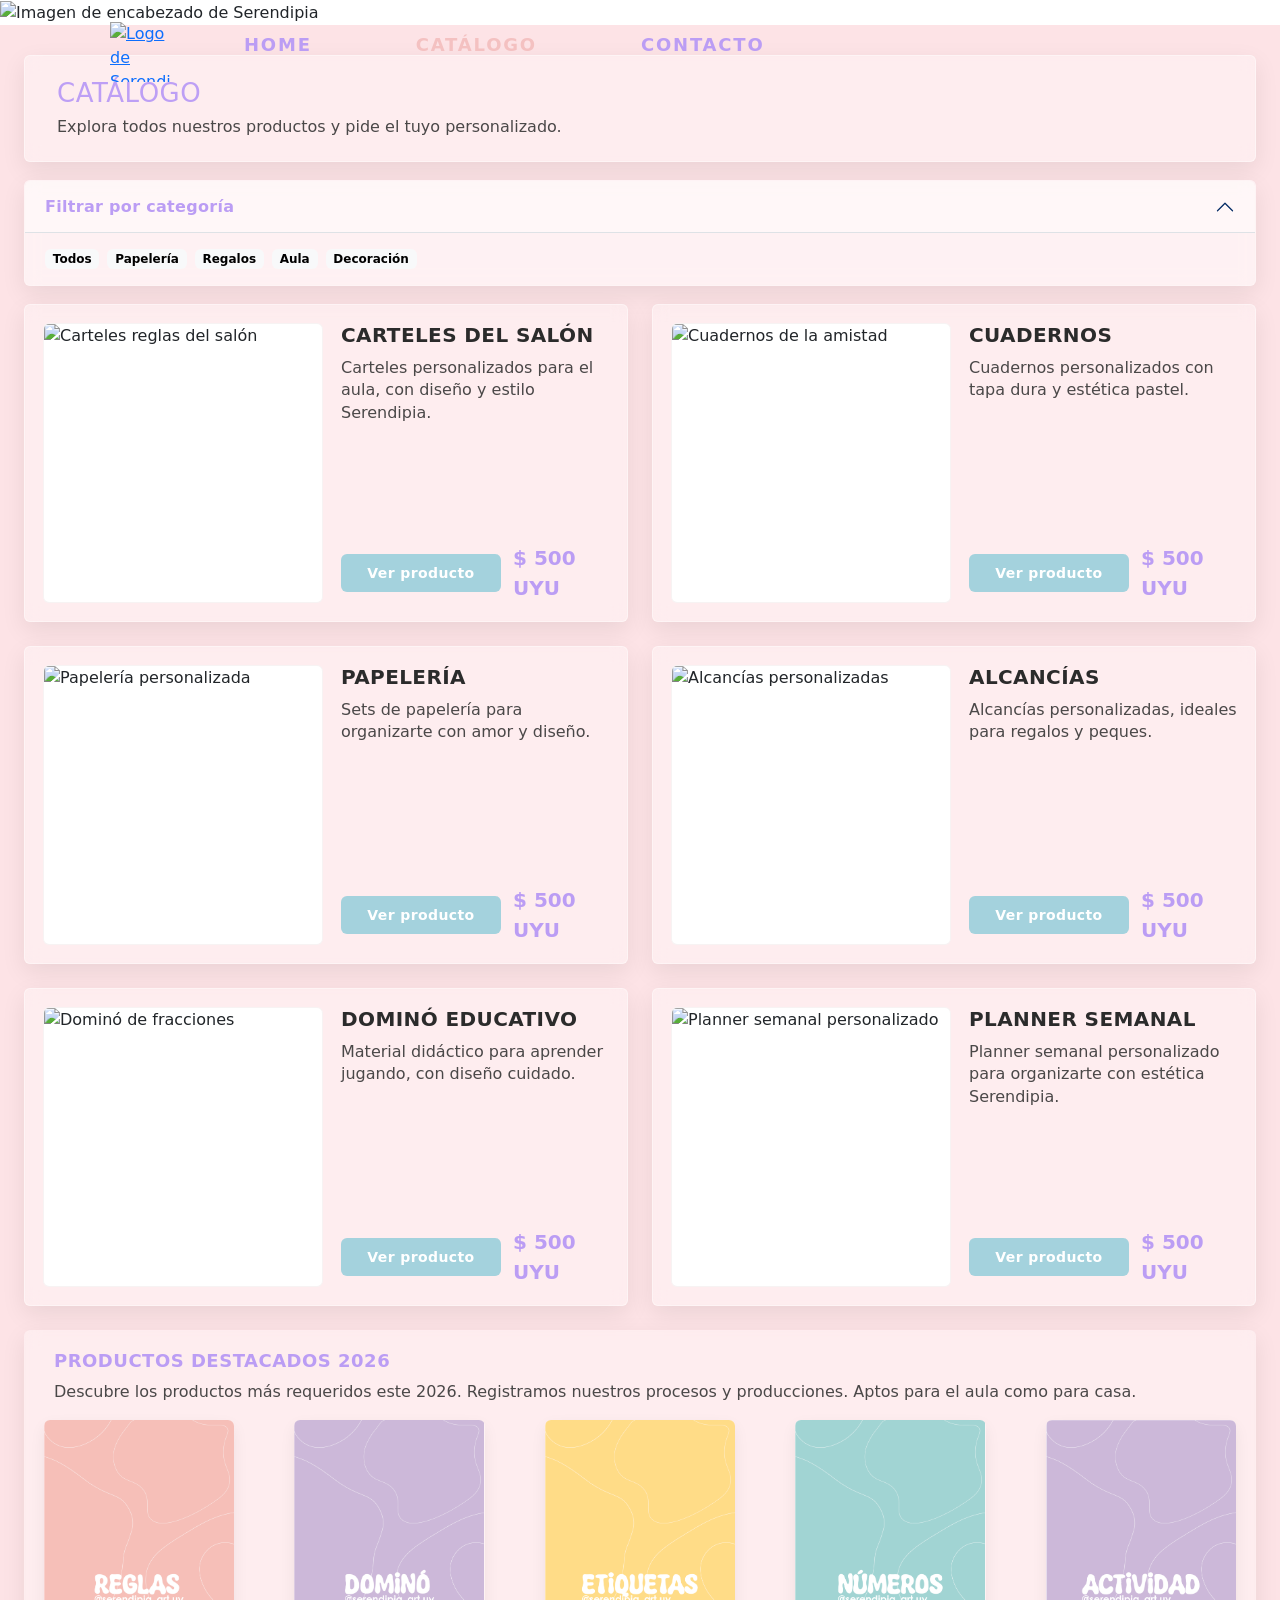
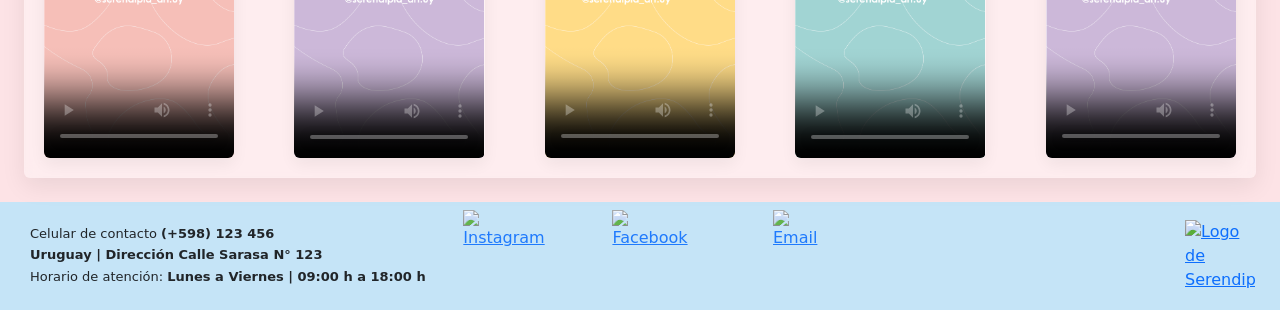
==== pages/catalogo.html @ 0662c991 "UPDATE - Index + Página Catálogo" ====
<!DOCTYPE html>
<html lang="es">

<head>
    <meta charset="UTF-8">
    <meta name="viewport" content="width=device-width, initial-scale=1.0">
    <title>Serendipia | Catálogo</title>

    <!-- LINK CSS -->
    <link rel="stylesheet" href="../css/styles.css">

    <!-- BOOSTRAP CSS -->
    <link href="https://cdn.jsdelivr.net/npm/bootstrap@5.3.2/dist/css/bootstrap.min.css" rel="stylesheet">

</head>

<body>

    <!-- HEADER -->
    <header class="header">

        <!-- LOGO + MENU DE NAVEGACIÓN -->
        <div class="header__bar">
            <a class="header__brand" href="../index.html">
                <img class="header__logo" src="../img/logoserendipiacolor.png" alt="Logo de Serendipia a color">
            </a>

            <nav class="nav">
                <ul class="nav__list">
                    <li class="nav__item">
                        <a class="nav__link" href="../index.html">Home</a>
                    </li>
                    <li class="nav__item">
                        <a class="nav__link nav__link--active" href="./catalogo.html">Catálogo</a>
                    </li>
                    <li class="nav__item">
                        <a class="nav__link" href="./contacto.html">Contacto</a>
                    </li>
                </ul>
            </nav>
        </div>

        <!-- BANNER -->
        <section class="banner">
            <img src="../img/bannerserendipia.png" alt="Imagen de encabezado de Serendipia">
        </section>

    </header>

    <!-- MAIN -->
    <main class="main">

        <!-- ENCABEZADO DE PÁGINA -->
        <section class="catalogoHead" aria-label="Encabezado de catálogo">
            <h1 class="catalogoHead__title">Catálogo</h1>
            <p class="catalogoHead__subtitle">Explora todos nuestros productos y pide el tuyo personalizado.</p>
        </section>

        <!-- FILTROS DE BOOSTRAP / ACORDIÓN -->

        <section class="catalogoFilters" aria-label="Filtros del catálogo">
            <div class="accordion catalogoFilters__accordion" id="filtrosCatalogo">

                <!-- ITEM 1 -->
                <div class="accordion-item catalogoFilters__item">
                    <h2 class="accordion-header catalogoFilters__header">
                        <button class="accordion-button catalogoFilters__button" type="button" data-bs-toggle="collapse"
                            data-bs-target="#filtroCategoria" aria-expanded="true" aria-controls="filtroCategoria">
                            Filtrar por categoría
                        </button>
                    </h2>

                    <div id="filtroCategoria" class="accordion-collapse collapse show"
                        data-bs-parent="#filtrosCatalogo">
                        <div class="accordion-body catalogoFilters__body">

                            <!-- BADGES BOOTSTRAP -->
                            <div class="d-flex flex-wrap gap-2">
                                <span class="badge text-bg-light">Todos</span>
                                <span class="badge text-bg-light">Papelería</span>
                                <span class="badge text-bg-light">Regalos</span>
                                <span class="badge text-bg-light">Aula</span>
                                <span class="badge text-bg-light">Decoración</span>
                            </div>

                        </div>
                    </div>
                </div>

            </div>
        </section>

        <!-- GRID DE PRODUCTOS / CATÁLOGO -->

        <section class="catalogoGrid" aria-label="Listado de productos">

            <!-- CARD 1 -->
            <article class="catalogoItem" aria-label="Producto 1">
                <div class="catalogoItem__imgBox">
                    <img class="catalogoItem__img" src="../img/productocarteles.png" alt="Carteles reglas del salón" />
                </div>

                <div class="catalogoItem__content">
                    <h3 class="catalogoItem__title">Carteles del salón</h3>
                    <p class="catalogoItem__text">
                        Carteles personalizados para el aula, con diseño y estilo Serendipia.
                    </p>

                    <div class="catalogoItem__bottom">
                        <a class="catalogoItem__btn" href="#" aria-label="Ver producto Carteles del salón">Ver
                            producto</a>
                        <span class="catalogoItem__price">$ 500 UYU</span>
                    </div>
                </div>
            </article>

            <!-- CARD 2 -->
            <article class="catalogoItem" aria-label="Producto 2">
                <div class="catalogoItem__imgBox">
                    <img class="catalogoItem__img" src="../img/productocuadernos.png" alt="Cuadernos de la amistad" />
                </div>

                <div class="catalogoItem__content">
                    <h3 class="catalogoItem__title">Cuadernos</h3>
                    <p class="catalogoItem__text">
                        Cuadernos personalizados con tapa dura y estética pastel.
                    </p>

                    <div class="catalogoItem__bottom">
                        <a class="catalogoItem__btn" href="#" aria-label="Ver producto Cuadernos">Ver producto</a>
                        <span class="catalogoItem__price">$ 500 UYU</span>
                    </div>
                </div>
            </article>

            <!-- CARD 3 -->
            <article class="catalogoItem" aria-label="Producto 3">
                <div class="catalogoItem__imgBox">
                    <img class="catalogoItem__img" src="../img/productopapeleria.png" alt="Papelería personalizada" />
                </div>

                <div class="catalogoItem__content">
                    <h3 class="catalogoItem__title">Papelería</h3>
                    <p class="catalogoItem__text">
                        Sets de papelería para organizarte con amor y diseño.
                    </p>

                    <div class="catalogoItem__bottom">
                        <a class="catalogoItem__btn" href="#" aria-label="Ver producto Papelería">Ver producto</a>
                        <span class="catalogoItem__price">$ 500 UYU</span>
                    </div>
                </div>
            </article>

            <!-- CARD 4 -->
            <article class="catalogoItem" aria-label="Producto 4">
                <div class="catalogoItem__imgBox">
                    <img class="catalogoItem__img" src="../img/productoalcancia.png" alt="Alcancías personalizadas" />
                </div>

                <div class="catalogoItem__content">
                    <h3 class="catalogoItem__title">Alcancías</h3>
                    <p class="catalogoItem__text">
                        Alcancías personalizadas, ideales para regalos y peques.
                    </p>

                    <div class="catalogoItem__bottom">
                        <a class="catalogoItem__btn" href="#" aria-label="Ver producto Alcancías">Ver producto</a>
                        <span class="catalogoItem__price">$ 500 UYU</span>
                    </div>
                </div>
            </article>

            <!-- CARD 5 -->
            <article class="catalogoItem" aria-label="Producto 5">
                <div class="catalogoItem__imgBox">
                    <img class="catalogoItem__img" src="../img/productodomino.png" alt="Dominó de fracciones" />
                </div>

                <div class="catalogoItem__content">
                    <h3 class="catalogoItem__title">Dominó educativo</h3>
                    <p class="catalogoItem__text">
                        Material didáctico para aprender jugando, con diseño cuidado.
                    </p>

                    <div class="catalogoItem__bottom">
                        <a class="catalogoItem__btn" href="#" aria-label="Ver producto Dominó educativo">Ver
                            producto</a>
                        <span class="catalogoItem__price">$ 500 UYU</span>
                    </div>
                </div>
            </article>

            <!-- CARD 6 -->
            <article class="catalogoItem" aria-label="Producto 6">
                <div class="catalogoItem__imgBox">
                    <img class="catalogoItem__img" src="../img/productoplanner.png"
                        alt="Planner semanal personalizado" />
                </div>

                <div class="catalogoItem__content">
                    <h3 class="catalogoItem__title">Planner semanal</h3>
                    <p class="catalogoItem__text">
                        Planner semanal personalizado para organizarte con estética Serendipia.
                    </p>

                    <div class="catalogoItem__bottom">
                        <a class="catalogoItem__btn" href="#" aria-label="Ver producto Planner semanal">Ver producto</a>
                        <span class="catalogoItem__price">$ 500 UYU</span>
                    </div>
                </div>
            </article>

        </section>

        <!-- SECCION PRODUCTOS DESTACADOS -->

        <section class="destacados" aria-label="Productos destacados 2026">
            <h2 class="destacados__title">Productos destacados 2026</h2>
            <p class="destacados__text">Descubre los productos más requeridos este 2026. Registramos nuestros procesos y producciones. Aptos para el aula como para casa.</p>

            <div class="destacados__grid">

                <!-- VIDEO 1 -->
                <article class="destacados__card" aria-label="Video destacado - Carteles Reglas del salón">
                    <video class="destacados__video" controls preload="metadata" controls poster="../img/miniatura-reglas.png">
                        <source src="../video/video-carteles.mp4" type="video/mp4">
                        Tu navegador no soporta video HTML5.
                    </video>
                </article>

                <!-- VIDEO 2 -->
                <article class="destacados__card" aria-label="Video destacado - Dominó de fracciones">
                    <video class="destacados__video" controls preload="metadata" controls poster="../img/miniatura-domino.png">
                        <source src="../video/video-domino.mp4" type="video/mp4">
                        Tu navegador no soporta video HTML5.
                    </video>
                </article>

                <!-- VIDEO 3 -->
                <article class="destacados__card" aria-label="Video destacado - Etiquetas personalizadas">
                    <video class="destacados__video" controls preload="metadata" controls poster="../img/miniatura-etiquetas.png">
                        <source src="../video/video-etiquetas.mp4" type="video/mp4">
                        Tu navegador no soporta video HTML5.
                    </video>
                </article>

                <!-- VIDEO 4 -->
                <article class="destacados__card" aria-label="Video destacado - Carteles numéricos">
                    <video class="destacados__video" controls preload="metadata" controls poster="../img/miniatura-numeros.png">
                        <source src="../video/video-numeros.mp4" type="video/mp4">
                        Tu navegador no soporta video HTML5.
                    </video>
                </article>

                <!-- VIDEO 5 -->
                <article class="destacados__card" aria-label="Video destacado - Recurso gratuito">
                    <video class="destacados__video" controls preload="metadata" controls poster="../img/miniatura-actividad.png">
                        <source src="../video/video-actividad.mp4" type="video/mp4">
                        Tu navegador no soporta video HTML5.
                    </video>
                </article>
            </div>
        </section>

    </main>

    <!-- FOOTER -->

    <footer class="footer">
        <div class="footer__box">

            <!-- INFO -->
            <div class="footer__info">
                <p class="footer__line">Celular de contacto <strong>(+598) 123 456</strong></p>
                <p class="footer__line"><strong>Uruguay | Dirección Calle Sarasa N° 123</strong></p>
                <p class="footer__line">Horario de atención: <strong>Lunes a Viernes | 09:00 h a 18:00 h</strong></p>
            </div>

            <!-- LOGOS REDES (CENTRO) -->
            <div class="footer__social" aria-label="Redes sociales">
                <!-- INSTAGRAM -->
                <a class="footer__icon" href="https://www.instagram.com/serendipia_art.uy/?hl=es-la" target="_blank"
                    aria-label="Instagram">
                    <img src="../img/logoredes-ig.png" alt="Instagram">
                </a>
                <!-- FACEBOOK -->
                <a class="footer__icon" href="https://www.facebook.com/profile.php?id=61572927813708&locale=es_LA"
                    target="_blank" aria-label="Facebook">
                    <img src="../img/logoredes-fb.png" alt="Facebook">
                </a>
                <!--EMAIL -->
                <a class="footer__icon"
                    href="https://accounts.google.com/v3/signin/identifier?continue=https%3A%2F%2Fmail.google.com%2Fmail%2Fu%2F0%2F&dsh=S-534827807%3A1772737593912787&emr=1&followup=https%3A%2F%2Fmail.google.com%2Fmail%2Fu%2F0%2F&ifkv=ASfE1-oh9R4bppo8j1NmPG-FbDMNKpvaKEikH_8S3-Yq4ZZQvi3bvS82tOVkE8B-ut_WA383IE6o&osid=1&passive=1209600&service=mail&flowName=GlifWebSignIn&flowEntry=ServiceLogin"
                    target="_blank" aria-label="Email">
                    <img src="../img/logoredes-mail.png" alt="Email">
                </a>
            </div>

            <!-- LOGO AL HOME -->
            <a class="footer__home" href="../index.html" aria-label="Volver al inicio">
                <img src="../img/logoserendipiacolor.png" alt="Logo de Serendipia">
            </a>

        </div>
    </footer>

    <!-- BOOSTRAP SCRIPT JS-->
    <script src="https://cdn.jsdelivr.net/npm/bootstrap@5.3.2/dist/js/bootstrap.bundle.min.js"></script>
</body>

</html>
---- css/styles.css ----
/* RESET */
* {
  margin: 0;
  padding: 0;
  box-sizing: border-box;
}

/* ------------------------------------------- */
/* HEADER */

.header {
  position: relative;
}

.header__bar {
  position: absolute;
  top: 22px;
  left: 110px;
  z-index: 10;
  background: transparent;
  height: auto;
  padding: 0;
  display: flex;
  align-items: center;
  gap: 40px;
}

/* LOGO */
.header__logo {
  width: 60px;
  height: 60px;
  object-fit: contain;
  display: block;
  transition: transform .2s ease;
}

.header__logo:hover {
  transform: translateY(-2px)
}

/* NAV */
.nav__list {
  list-style: none;
  display: flex;
  align-items: center;
  gap: 100px;
}

.nav__link {
  color: #bb9df4;
  text-decoration: none;
  text-transform: uppercase;
  font-size: 18px;
  font-weight: 750;
  letter-spacing: 0.1em;
  padding: 6px 2px;
}

.nav__link:hover {
  color: #d0e9f3;
}

.nav__link:focus-visible {
  outline: 2px solid #ffffff;
  outline-offset: 4px;
}

.nav__link--active {
  color: #f4c1c1;
}

/* BANNER */
.banner img {
  width: 100%;
  object-fit: contain;
}

/* ------------------------------------------- */
/* MAIN */

.main {
  background: #fde3e6;
  padding: 24px;
}

/* GRID PRINCIPAL (HOME) */
.homeGrid {
  display: grid;
  grid-template-columns: 2fr 1fr;
  grid-template-areas:
    "catalogo presupuesto"
    "sobre    sobre";
  gap: 24px;
  align-items: stretch;
}

/* CARDS */
.homeGrid .card {
  display: flex;
  flex-direction: column;
  background: rgba(255, 255, 255, 0.35);
  backdrop-filter: blur(8px);
  border: 1px solid rgba(255, 255, 255, 0.4);
  border-radius: 6px;
  padding: 20px;
  box-shadow: 0 8px 24px rgba(0, 0, 0, 0.08);
  transition: transform .2s ease, box-shadow .2s ease;
}

.homeGrid .card:hover {
  transform: translateY(-4px);
  box-shadow: 0 12px 28px rgba(0, 0, 0, 0.12);
}

/* AREAS DEL GRID */
.card--catalogo {
  grid-area: catalogo;
}

.card--presupuesto {
  grid-area: presupuesto;
}

.card--sobre {
  grid-area: sobre;
}

/* TITULOS */
.card__title {
  margin: 0;
  padding-left: 10px;
  padding-bottom: 10px;
  min-height: 28px;
  font-size: 22px;
  letter-spacing: 0.5px;
  color: #bd9ff5;
  text-transform: uppercase;
}

.card__title--center {
  text-align: center;
  padding-left: 0;
}

/* ------------------------------------------- */
/* SECCION CATALOGO */

.card--catalogo .carousel {
  padding: 6px 8px 18px;
}

/* CARD BLANCA DE CADA PRODUCTO */
.catalogoCard {
  background: #ffffff;
  border: 1px solid rgba(155, 109, 109, 0.08);
  border-radius: 6px;
  aspect-ratio: 1/1;
  padding: 10px;
  overflow: hidden;
  display: flex;
  align-items: center;
  justify-content: center;
}

.catalogoCard__img {
  width: 100%;
  height: 100%;
  object-fit: contain;
  display: block;
}

/* FLECHAS */
.card--catalogo .carousel-control-prev-icon,
.card--catalogo .carousel-control-next-icon {
  filter: invert(1) grayscale(1);
  opacity: 0.85;
}

/* ------------------------------------------- */
/* SECCION PRESUPUESTO */

/* CONTENEDOR "CARD" PRESUPUESTO */
.card--presupuesto {
  position: relative;
  padding-top: 28px;
  padding-bottom: 28px;
  display: flex;
  flex-direction: column;
  justify-content: space-between;
  align-items: center;
  gap: 18px;
  overflow: hidden;
  z-index: 1;
}

.card--presupuesto::before {
  content: "";
  position: absolute;
  inset: 0;
  background-image: url("../img/planes-presupuesto.png");
  background-repeat: no-repeat;
  background-position: center;
  background-size: 120%;
  opacity: 0.2;
  z-index: 0;
  margin-right: 80px;
}

/* TITULO PRESUPUESTO */
.card--presupuesto .card__title {
  max-width: 300px;
  margin-top: 10px;
}

/* TEXTO PRINCIPAL (p) */
.presupuesto__text {
  text-align: center;
  margin: 0;
  font-size: 18px;
  color: #2b2b2b;
  max-width: 300px;
}

/* BOTÓN "AQUI" */
.btnCard {
  display: flex;
  align-items: center;
  justify-content: center;
  width: 300px;
  max-width: 100%;
  height: 44px;
  margin-bottom: 15px;
  background: #a4d2dd;
  color: #ffffff;
  text-decoration: none;
  border-radius: 6px;
  font-weight: 750;
  font-size: 20px;
  letter-spacing: 0.5px;
}

/* CHECKLIST DE BENEFICIOS */
.presupuesto__beneficios {
  list-style: none;
  padding: 0;
  margin: 0;
  text-align: center;
  max-width: 300px;
}

.presupuesto__beneficios li {
  margin: 10px 0;
  font-size: 16px;
  color: #2b2b2b;
}

.presupuesto__beneficios li::before {
  content: "✓ ";
  color: #a4d2dd;
  font-weight: 800;
}

/* ------------------------------------------- */
/* SECCION SOBRE NOSOTROS */

.sobre__text {
  margin: 0 0 18px 10px;
  color: #2b2b2b;
  line-height: 1.4;
}

.team {
  display: grid;
  grid-template-columns: repeat(3, 1fr);
  gap: 26px;
  margin-top: 12px;
}

.team__member {
  display: grid;
  gap: 10px;
  padding: 12px;
  border-radius: 6px;
  background: rgba(255, 255, 255, 0.25);
  border: 1px solid rgba(255, 255, 255, 0.35);
  box-shadow: 0 6px 16px rgba(0, 0, 0, 0.06);
}

/* FILA SUPERIOR */
.team__top {
  display: grid;
  grid-template-columns: 250px 1fr;
  gap: 16px;
  align-items: center;
}

/* CONTENEDOR IMG */
.team__photo {
  width: 250px;
  aspect-ratio: 1 / 1;
  background: rgba(255, 255, 255, 0.85);
  border: 1px solid rgba(0, 0, 0, 0.06);
  border-radius: 8px;
  overflow: hidden;
}

/* IMAGEN */
.team__img {
  width: 100%;
  height: 100%;
  object-fit: cover;
  display: block;
  filter: grayscale(20%);
}

/* CONTENEDOR TEXTOS */
.team__info {
  display: flex;
  flex-direction: column;
  gap: 6px;
}

/* NOMBRE */
.team__name {
  font-size: 18px;
  font-weight: 600;
  text-align: center;
}

/* BIO */
.team__bio {
  font-size: 15px;
  font-weight: 400;
  text-align: center;
}

/* ------------------------------------------- */
/* FOOTER */

.footer {
  background: #c5e4f7;
  padding: 18px 10px 20px;
}

.footer__box {
  margin-left: 20px;
  display: grid;
  grid-template-columns: 1fr auto 1fr;
  align-items: center;
  gap: 20px;
}

/* INFO */
.footer__info {
  justify-self: start;
  display: grid;
  gap: 2px;
  text-align: left;
}

.footer__line {
  margin: 0;
  font-size: 13px;
}

/* REDES */
.footer__social {
  justify-self: center;
  display: flex;
  align-items: center;
  gap: 100px;
}

/* ICONOS DE REDES */
.footer__icon {
  width: 46px;
  height: 46px;
  display: inline-flex;
  align-items: center;
  justify-content: center;
  border-radius: 10px;
  background: transparent;
  transition: transform .2s ease, box-shadow .2s ease;
}

.footer__icon img {
  width: 90px;
  height: 90px;
  object-fit: contain;
  display: block;
  opacity: 0.9;
}

.footer__icon:hover {
  transform: translateY(-2px);
}

/* LOGO SERENDIPIA HOME EN FOOTER */
.footer__home {
  justify-self: end;
  margin-right: 15px;
  display: inline-flex;
  transition: transform .2s ease;
}

.footer__home img {
  width: 70px;
  height: 70px;
  object-fit: contain;
  display: block;
}

.footer__home:hover {
  transform: translateY(-2px);
}

/* ------------------------------------------- */
/* PAGINA CATALOGO */

/* ENCABEZADO DEL CATÁLOGO (H1 + P) */
.catalogoHead {
  margin: 6px auto 18px;
  padding: 22px;
  background: rgba(255, 255, 255, 0.35);
  backdrop-filter: blur(8px);
  border: 1px solid rgba(255, 255, 255, 0.4);
  border-radius: 6px;
  box-shadow: 0 8px 24px rgba(0, 0, 0, 0.08);
}

.catalogoHead__title {
  margin: 0 0 6px;
  color: #bd9ff5;
  text-transform: uppercase;
  letter-spacing: 0.5px;
  font-size: 26px;
  padding-left: 10px;
}

.catalogoHead__subtitle {
  margin: 0;
  color: #2b2b2b;
  opacity: 0.85;
  font-size: 16px;
  padding-left: 10px;
}

/* <!-- FILTROS DE BOOSTRAP / ACORDIÓN --> */

/* CONTENEDOR CARD */
.catalogoFilters {
  margin: 0 auto 18px;
  background: rgba(255, 255, 255, 0.35);
  backdrop-filter: blur(8px);
  border: 1px solid rgba(255, 255, 255, 0.4);
  border-radius: 6px;
  box-shadow: 0 8px 24px rgba(0, 0, 0, 0.08);
  overflow: hidden;
}

/* AJUSTES A BOOSTRAP */
.catalogoFilters .accordion-item {
  border: 0;
  background: transparent;
}

.catalogoFilters .accordion-button {
  background: rgba(255, 255, 255, 0.45);
  color: #2b2b2b;
  font-weight: 750;
  letter-spacing: 0.3px;
}

.catalogoFilters .accordion-button:not(.collapsed) {
  background: rgba(255, 255, 255, 0.55);
  color: #bb9df4;
}

.catalogoFilters .accordion-button:focus {
  box-shadow: none;
  outline: 2px solid rgba(187, 157, 244, 0.35);
  outline-offset: 2px;
}

.catalogoFilters .accordion-body {
  background: rgba(255, 255, 255, 0.25);
}

/* ------------------------------------------- */
/* GRID DE PRODUCTOS / CATÁLOGO */

.catalogoGrid {
  display: grid;
  grid-template-columns: repeat(2, 1fr);
  gap: 24px;
  row-gap: 24px;
  align-items: stretch;
}

/* CONTENEDOR CARD PRODUCTOS */
.catalogoItem {
  display: grid;
  grid-template-columns: 280px 1fr;
  gap: 18px;
  padding: 18px;
  background: rgba(255, 255, 255, 0.35);
  backdrop-filter: blur(8px);
  border: 1px solid rgba(255, 255, 255, 0.4);
  border-radius: 6px;
  box-shadow: 0 8px 24px rgba(0, 0, 0, 0.08);
  transition: transform .2s ease, box-shadow .2s ease;
}

.catalogoItem:hover {
  transform: translateY(-4px);
  box-shadow: 0 12px 28px rgba(0, 0, 0, 0.12);
}

/* CAJA IMAGEN */
.catalogoItem__imgBox {
  background: #ffffff;
  border: 1px solid rgba(155, 109, 109, 0.08);
  border-radius: 6px;
  aspect-ratio: 1 / 1;
  overflow: hidden;
  display: flex;
  align-items: center;
  justify-content: center;
  max-width: 300px;
}

.catalogoItem__img {
  width: 100%;
  height: 100%;
  object-fit: cover
}

/* CONTENIDO */
.catalogoItem__content {
  display: flex;
  flex-direction: column;
  gap: 10px;
  height: 100%;
}

/* TITULOS DE PRODUCTOS */
.catalogoItem__title {
  margin: 0;
  color: #2b2b2b;
  text-transform: uppercase;
  font-size: 20px;
  font-weight: 650;
  letter-spacing: 0.4px;
}

/* TEXTO DESCRIPCION DE PRODUCTOS */
.catalogoItem__text {
  margin: 0;
  color: #2b2b2b;
  opacity: 0.85;
  line-height: 1.4;
  font-size: 16px;
  font-weight: 400;
}

/* BOTÓN "VER PRODUCTO" */
.catalogoItem__bottom {
  margin-top: auto;
  display: flex;
  align-items: center;
  justify-content: space-between;
  gap: 12px;
}

.catalogoItem__btn {
  display: inline-flex;
  align-items: center;
  justify-content: center;
  min-width: 160px;
  height: 38px;
  padding: 0 14px;
  text-decoration: none;
  border-radius: 6px;
  background: #a4d2dd;
  color: #ffffff;
  font-weight: 750;
  font-size: 14px;
  letter-spacing: 0.4px;
  transition: transform .2s ease, filter .2s ease;
}

.catalogoItem__btn:hover {
  transform: translateY(-2px);
  filter: brightness(0.98);
}

/* PRECIO PRODUCTOS */
.catalogoItem__price {
  font-weight: 800;
  color: #bb9df4;
  font-size: 20px;
}

/* ------------------------------------------- */
/* PRODUCTOS DESTACADO 2026 */

.destacados {
  margin: 24px auto 0;
  padding: 20px;
  background: rgba(255, 255, 255, 0.35);
  backdrop-filter: blur(8px);
  border-radius: 6px;
  box-shadow: 0 8px 24px rgba(0, 0, 0, 0.08);
}

/* TITULO DE SECCION DESTACADOS */
.destacados__title {
  padding-left: 10px;
  font-size: 18px;
  font-weight: 800;
  letter-spacing: 0.5px;
  color: #bb9df4;
  text-transform: uppercase;
}

/* TEXTO EN DESTACADOS */
.destacados__text {
  padding-left: 10px;
  color: #2b2b2b;
  opacity: 0.85;
  font-size: 16px;
}

/* GRID PARA VIDEOS */
.destacados__grid {
  display: grid;
  grid-template-columns: repeat(5, 1fr);
  column-gap: 60px;
  row-gap: 20px;
  align-items: stretch;
  justify-items: center;
}

/* CARD DE VIDEOS */
.destacados__card {
  max-width: 300px;
  margin: 0 auto;
  background: rgba(255, 255, 255, 0.35);
  border-radius: 6px;
  overflow: hidden;
  box-shadow: 0 6px 16px rgba(0, 0, 0, 0.06);
  transition: transform .2s ease, box-shadow .2s ease;
}
.destacados__card:hover {
  transform: translateY(-3px);
  box-shadow: 0 10px 22px rgba(0,0,0,0.10);
}

/* VIDEOS*/
.destacados__video {
  width: 100%;
  aspect-ratio: 9 / 16;
  object-fit: contain;
  display: block;
}
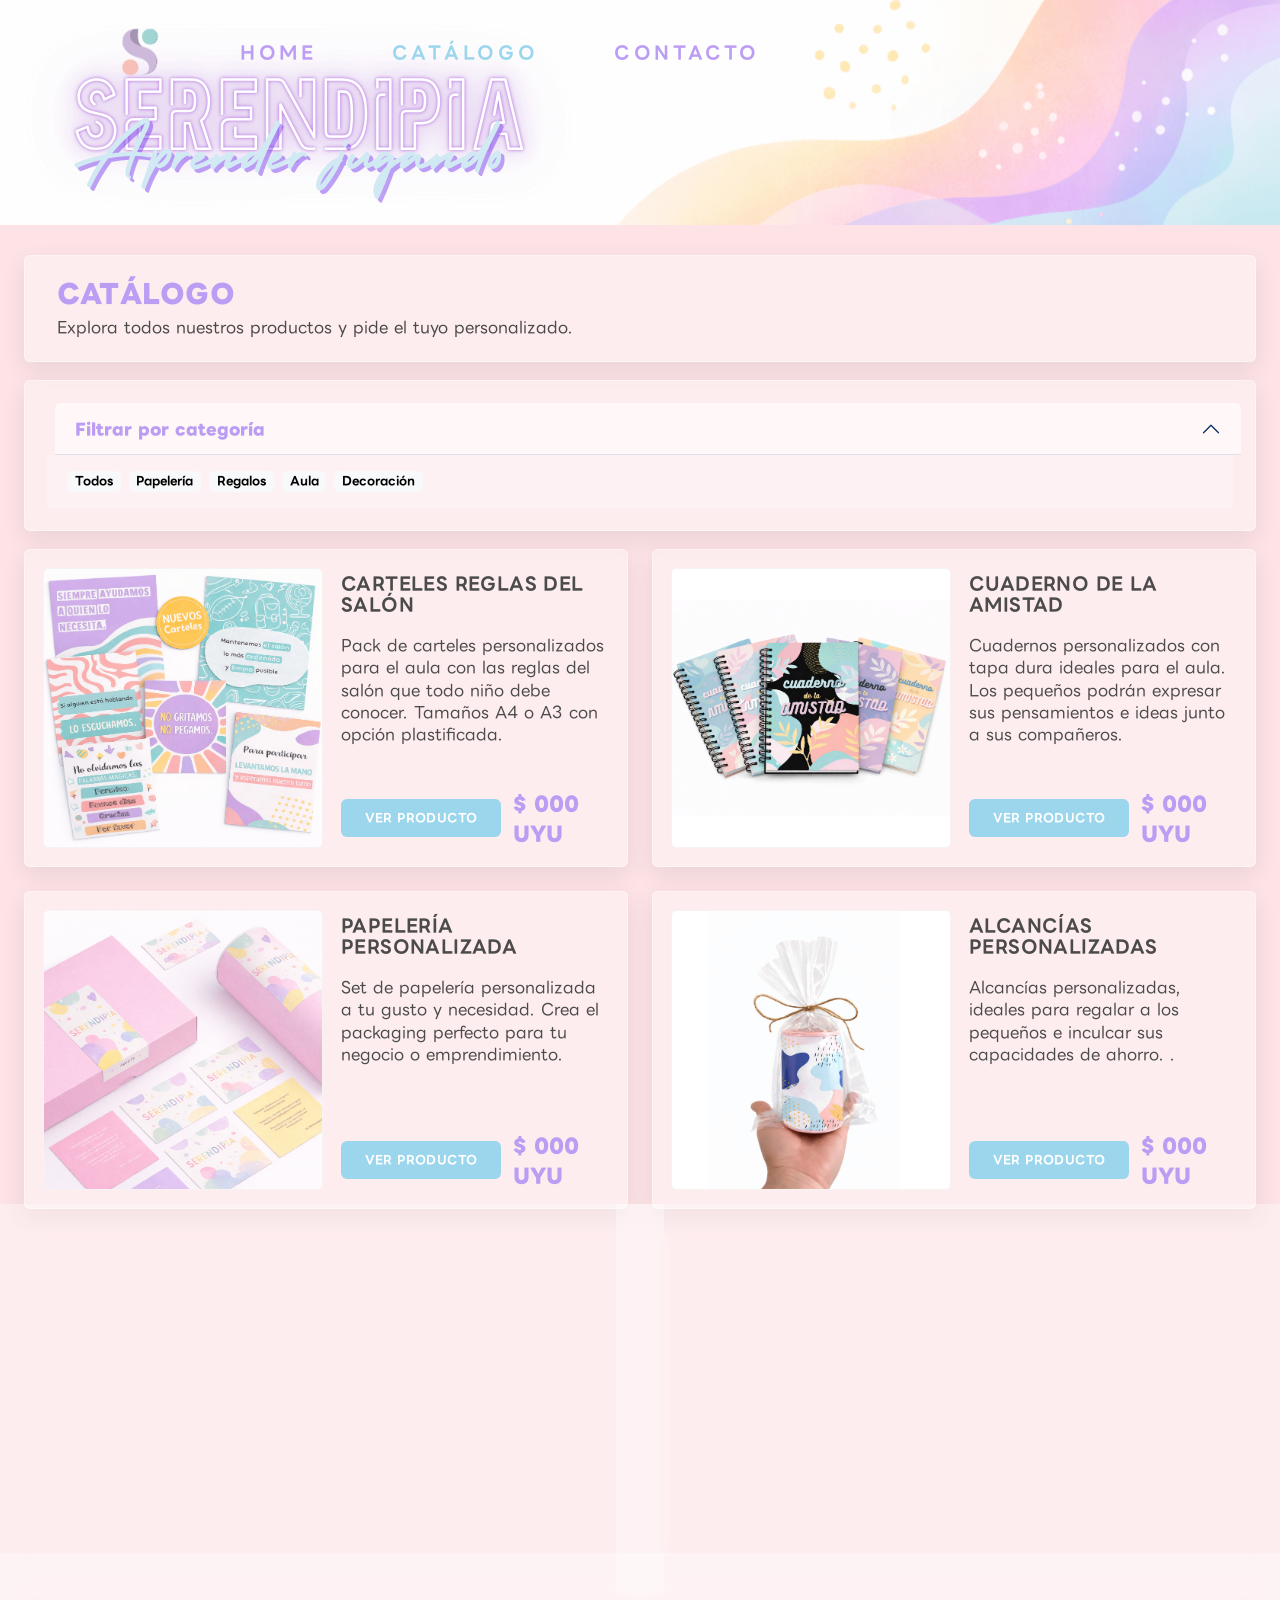
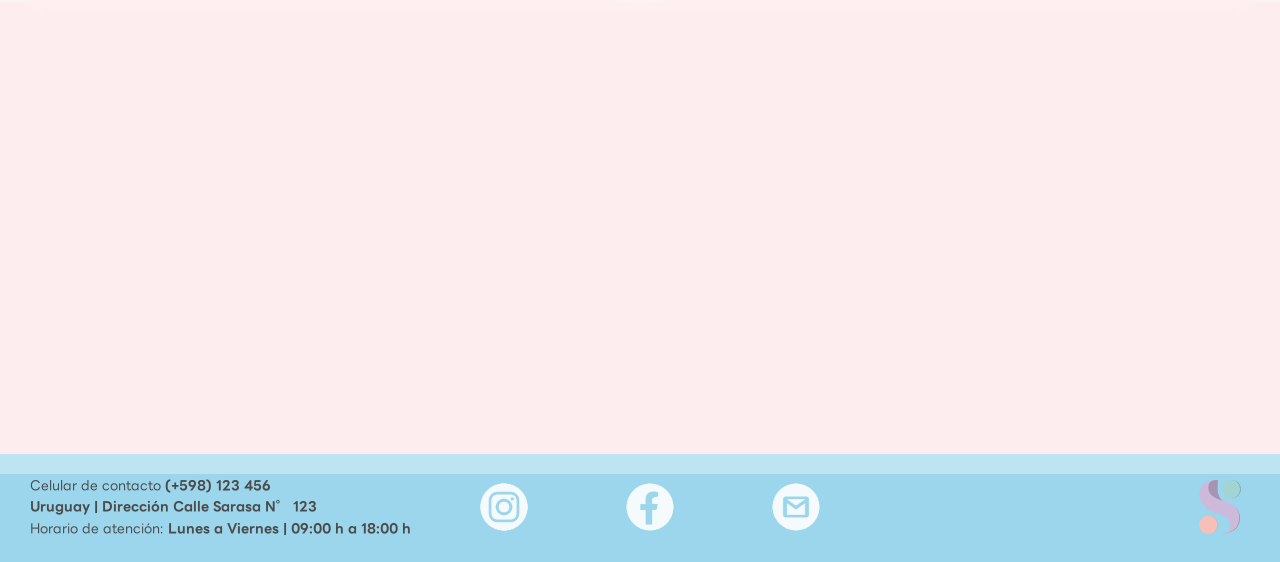
==== commit b0a770dd: "Entrega final Desarrollo Web - sitio completo responsive + README mapa de sitio" ====
--- a/pages/catalogo.html
+++ b/pages/catalogo.html
@@ -5,6 +5,8 @@
     <meta charset="UTF-8">
     <meta name="viewport" content="width=device-width, initial-scale=1.0">
     <title>Serendipia | Catálogo</title>
+    <meta name="description"
+        content="Explora el catálogo de Serendipia en Uruguay con papelería personalizada y recursos didácticos creativos. Productos únicos adaptados al aula o uso personal.">
 
     <!-- LINK CSS -->
     <link rel="stylesheet" href="../css/styles.css">
@@ -12,6 +14,12 @@
     <!-- BOOSTRAP CSS -->
     <link href="https://cdn.jsdelivr.net/npm/bootstrap@5.3.2/dist/css/bootstrap.min.css" rel="stylesheet">
 
+    <!-- LINK FUENTE PERSONALIZADA -->
+    <link rel="preconnect" href="https://fonts.googleapis.com">
+    <link rel="preconnect" href="https://fonts.gstatic.com" crossorigin>
+    <link href="https://fonts.googleapis.com/css2?family=LINE+Seed+JP:wght@100;400;700;800&display=swap"
+        rel="stylesheet">
+
 </head>
 
 <body>
@@ -19,24 +27,35 @@
     <!-- HEADER -->
     <header class="header">
 
-        <!-- LOGO + MENU DE NAVEGACIÓN -->
+        <!-- LOGO + MENU DE NAVEGACIÓN (BOOTSTRAP) -->
         <div class="header__bar">
             <a class="header__brand" href="../index.html">
                 <img class="header__logo" src="../img/logoserendipiacolor.png" alt="Logo de Serendipia a color">
             </a>
 
-            <nav class="nav">
-                <ul class="nav__list">
-                    <li class="nav__item">
-                        <a class="nav__link" href="../index.html">Home</a>
-                    </li>
-                    <li class="nav__item">
-                        <a class="nav__link nav__link--active" href="./catalogo.html">Catálogo</a>
-                    </li>
-                    <li class="nav__item">
-                        <a class="nav__link" href="./contacto.html">Contacto</a>
-                    </li>
-                </ul>
+            <nav class="navbar navbar-expand-lg header__navbar">
+                <div class="container-fluid header__navWrap">
+                    <button class="navbar-toggler header__toggler" type="button" data-bs-toggle="collapse"
+                        data-bs-target="#mainNav" aria-controls="mainNav" aria-expanded="false"
+                        aria-label="Abrir menú de navegación">
+                        <span class="navbar-toggler-icon"></span>
+                    </button>
+
+                    <div class="collapse navbar-collapse header__collapse" id="mainNav">
+                        <ul class="navbar-nav ms-auto header__menu">
+                            <li class="nav-item">
+                                <a class="nav-link header__link " aria-current="Catálogo" href="../index.html">Home</a>
+                            </li>
+                            <li class="nav-item">
+                                <a id="activeLink" class="nav-link active header__link"
+                                    href="./catalogo.html">Catálogo</a>
+                            </li>
+                            <li class="nav-item">
+                                <a class="nav-link header__link" href="./contacto.html">Contacto</a>
+                            </li>
+                        </ul>
+                    </div>
+                </div>
             </nav>
         </div>
 
@@ -47,7 +66,7 @@
 
     </header>
 
-    <!-- MAIN -->
+    <!-- MAIN | CATALOGO -->
     <main class="main">
 
         <!-- ENCABEZADO DE PÁGINA -->
@@ -95,118 +114,123 @@
         <section class="catalogoGrid" aria-label="Listado de productos">
 
             <!-- CARD 1 -->
-            <article class="catalogoItem" aria-label="Producto 1">
+            <article class="catalogoItem">
                 <div class="catalogoItem__imgBox">
                     <img class="catalogoItem__img" src="../img/productocarteles.png" alt="Carteles reglas del salón" />
                 </div>
 
                 <div class="catalogoItem__content">
-                    <h3 class="catalogoItem__title">Carteles del salón</h3>
-                    <p class="catalogoItem__text">
-                        Carteles personalizados para el aula, con diseño y estilo Serendipia.
-                    </p>
-
-                    <div class="catalogoItem__bottom">
-                        <a class="catalogoItem__btn" href="#" aria-label="Ver producto Carteles del salón">Ver
+                    <h3 class="catalogoItem__title">Carteles Reglas del salón</h3>
+                    <p class="catalogoItem__text">
+                        Pack de carteles personalizados para el aula con las reglas del salón que todo niño debe
+                        conocer. Tamaños A4 o A3 con opción plastificada.
+                    </p>
+
+                    <div class="catalogoItem__bottom">
+                        <a class="catalogoItem__btn" href="#" aria-label="Ver producto Reglas del salón">Ver
                             producto</a>
-                        <span class="catalogoItem__price">$ 500 UYU</span>
+                        <span class="catalogoItem__price">$ 000 UYU</span>
                     </div>
                 </div>
             </article>
 
             <!-- CARD 2 -->
-            <article class="catalogoItem" aria-label="Producto 2">
-                <div class="catalogoItem__imgBox">
-                    <img class="catalogoItem__img" src="../img/productocuadernos.png" alt="Cuadernos de la amistad" />
-                </div>
-
-                <div class="catalogoItem__content">
-                    <h3 class="catalogoItem__title">Cuadernos</h3>
-                    <p class="catalogoItem__text">
-                        Cuadernos personalizados con tapa dura y estética pastel.
+            <article class="catalogoItem">
+                <div class="catalogoItem__imgBox">
+                    <img class="catalogoItem__img" src="../img/productocuadernos.png" alt="Cuaderno de la amistad" />
+                </div>
+
+                <div class="catalogoItem__content">
+                    <h3 class="catalogoItem__title">Cuaderno de la amistad</h3>
+                    <p class="catalogoItem__text">
+                        Cuadernos personalizados con tapa dura ideales para el aula. Los pequeños podrán expresar sus
+                        pensamientos e ideas junto a sus compañeros.
                     </p>
 
                     <div class="catalogoItem__bottom">
                         <a class="catalogoItem__btn" href="#" aria-label="Ver producto Cuadernos">Ver producto</a>
-                        <span class="catalogoItem__price">$ 500 UYU</span>
+                        <span class="catalogoItem__price">$ 000 UYU</span>
                     </div>
                 </div>
             </article>
 
             <!-- CARD 3 -->
-            <article class="catalogoItem" aria-label="Producto 3">
+            <article class="catalogoItem">
                 <div class="catalogoItem__imgBox">
                     <img class="catalogoItem__img" src="../img/productopapeleria.png" alt="Papelería personalizada" />
                 </div>
 
                 <div class="catalogoItem__content">
-                    <h3 class="catalogoItem__title">Papelería</h3>
-                    <p class="catalogoItem__text">
-                        Sets de papelería para organizarte con amor y diseño.
+                    <h3 class="catalogoItem__title">Papelería personalizada</h3>
+                    <p class="catalogoItem__text">
+                        Set de papelería personalizada a tu gusto y necesidad. Crea el packaging perfecto para tu
+                        negocio o emprendimiento.
                     </p>
 
                     <div class="catalogoItem__bottom">
                         <a class="catalogoItem__btn" href="#" aria-label="Ver producto Papelería">Ver producto</a>
-                        <span class="catalogoItem__price">$ 500 UYU</span>
+                        <span class="catalogoItem__price">$ 000 UYU</span>
                     </div>
                 </div>
             </article>
 
             <!-- CARD 4 -->
-            <article class="catalogoItem" aria-label="Producto 4">
+            <article class="catalogoItem">
                 <div class="catalogoItem__imgBox">
                     <img class="catalogoItem__img" src="../img/productoalcancia.png" alt="Alcancías personalizadas" />
                 </div>
 
                 <div class="catalogoItem__content">
-                    <h3 class="catalogoItem__title">Alcancías</h3>
-                    <p class="catalogoItem__text">
-                        Alcancías personalizadas, ideales para regalos y peques.
+                    <h3 class="catalogoItem__title">Alcancías personalizadas</h3>
+                    <p class="catalogoItem__text">
+                        Alcancías personalizadas, ideales para regalar a los pequeños e inculcar sus capacidades de
+                        ahorro. .
                     </p>
 
                     <div class="catalogoItem__bottom">
                         <a class="catalogoItem__btn" href="#" aria-label="Ver producto Alcancías">Ver producto</a>
-                        <span class="catalogoItem__price">$ 500 UYU</span>
+                        <span class="catalogoItem__price">$ 000 UYU</span>
                     </div>
                 </div>
             </article>
 
             <!-- CARD 5 -->
-            <article class="catalogoItem" aria-label="Producto 5">
+            <article class="catalogoItem">
                 <div class="catalogoItem__imgBox">
                     <img class="catalogoItem__img" src="../img/productodomino.png" alt="Dominó de fracciones" />
                 </div>
 
                 <div class="catalogoItem__content">
-                    <h3 class="catalogoItem__title">Dominó educativo</h3>
-                    <p class="catalogoItem__text">
-                        Material didáctico para aprender jugando, con diseño cuidado.
-                    </p>
-
-                    <div class="catalogoItem__bottom">
-                        <a class="catalogoItem__btn" href="#" aria-label="Ver producto Dominó educativo">Ver
-                            producto</a>
-                        <span class="catalogoItem__price">$ 500 UYU</span>
+                    <h3 class="catalogoItem__title">Dominó de fracciones</h3>
+                    <p class="catalogoItem__text">
+                        Juego de cartas que consiste en 80 piezas de dominó con fracciones y representaciones gráficas.
+                        Las posibilidades de juego son múltiples al igual que la cantidad de participantes.
+                    </p>
+
+                    <div class="catalogoItem__bottom">
+                        <a class="catalogoItem__btn" href="#" aria-label="Ver producto Dominó">Ver producto</a>
+                        <span class="catalogoItem__price">$ 000 UYU</span>
                     </div>
                 </div>
             </article>
 
             <!-- CARD 6 -->
-            <article class="catalogoItem" aria-label="Producto 6">
+            <article class="catalogoItem">
                 <div class="catalogoItem__imgBox">
                     <img class="catalogoItem__img" src="../img/productoplanner.png"
                         alt="Planner semanal personalizado" />
                 </div>
 
                 <div class="catalogoItem__content">
-                    <h3 class="catalogoItem__title">Planner semanal</h3>
-                    <p class="catalogoItem__text">
-                        Planner semanal personalizado para organizarte con estética Serendipia.
+                    <h3 class="catalogoItem__title">Planner semanal personalizado</h3>
+                    <p class="catalogoItem__text">
+                        Ideal para organizar tus tareas diarias y poder visualizarlas simultáneamente en tu semana
+                        completa. La mejor forma de no perder ninguna cita u olvidar algún recado.
                     </p>
 
                     <div class="catalogoItem__bottom">
                         <a class="catalogoItem__btn" href="#" aria-label="Ver producto Planner semanal">Ver producto</a>
-                        <span class="catalogoItem__price">$ 500 UYU</span>
+                        <span class="catalogoItem__price">$ 000 UYU</span>
                     </div>
                 </div>
             </article>
@@ -217,48 +241,50 @@
 
         <section class="destacados" aria-label="Productos destacados 2026">
             <h2 class="destacados__title">Productos destacados 2026</h2>
-            <p class="destacados__text">Descubre los productos más requeridos este 2026. Registramos nuestros procesos y producciones. Aptos para el aula como para casa.</p>
+            <p class="destacados__text">Descubre los productos más requeridos este 2026. Aptos tanto para el aula como
+                para casa. Registramos nuestros procesos y
+                producciones.</p>
 
             <div class="destacados__grid">
 
                 <!-- VIDEO 1 -->
                 <article class="destacados__card" aria-label="Video destacado - Carteles Reglas del salón">
-                    <video class="destacados__video" controls preload="metadata" controls poster="../img/miniatura-reglas.png">
-                        <source src="../video/video-carteles.mp4" type="video/mp4">
-                        Tu navegador no soporta video HTML5.
-                    </video>
+                    <iframe class="destacados__video" src="https://www.youtube.com/embed/A73gLSmDqRI"
+                        title="Video destacado - Carteles Reglas del salón" loading="lazy"
+                        allowfullscreen>
+                    </iframe>
                 </article>
 
                 <!-- VIDEO 2 -->
                 <article class="destacados__card" aria-label="Video destacado - Dominó de fracciones">
-                    <video class="destacados__video" controls preload="metadata" controls poster="../img/miniatura-domino.png">
-                        <source src="../video/video-domino.mp4" type="video/mp4">
-                        Tu navegador no soporta video HTML5.
-                    </video>
+                    <iframe class="destacados__video" src="https://www.youtube.com/embed/DY8_Au5zaiU"
+                        title="Video destacado - Dominó de fracciones" loading="lazy"
+                        allowfullscreen>
+                    </iframe>
                 </article>
 
                 <!-- VIDEO 3 -->
                 <article class="destacados__card" aria-label="Video destacado - Etiquetas personalizadas">
-                    <video class="destacados__video" controls preload="metadata" controls poster="../img/miniatura-etiquetas.png">
-                        <source src="../video/video-etiquetas.mp4" type="video/mp4">
-                        Tu navegador no soporta video HTML5.
-                    </video>
+                    <iframe class="destacados__video" src="https://www.youtube.com/embed/MkKWTSxwkwo"
+                        title="Video destacado - Etiquetas personalizadas" loading="lazy"
+                        allowfullscreen>
+                    </iframe>
                 </article>
 
                 <!-- VIDEO 4 -->
                 <article class="destacados__card" aria-label="Video destacado - Carteles numéricos">
-                    <video class="destacados__video" controls preload="metadata" controls poster="../img/miniatura-numeros.png">
-                        <source src="../video/video-numeros.mp4" type="video/mp4">
-                        Tu navegador no soporta video HTML5.
-                    </video>
+                    <iframe class="destacados__video" src="https://www.youtube.com/embed/8LcXLOg5dRU"
+                        title="Video destacado - Carteles numéricos" loading="lazy"
+                        allowfullscreen>
+                    </iframe>
                 </article>
 
                 <!-- VIDEO 5 -->
                 <article class="destacados__card" aria-label="Video destacado - Recurso gratuito">
-                    <video class="destacados__video" controls preload="metadata" controls poster="../img/miniatura-actividad.png">
-                        <source src="../video/video-actividad.mp4" type="video/mp4">
-                        Tu navegador no soporta video HTML5.
-                    </video>
+                    <iframe class="destacados__video" src="https://www.youtube.com/embed/sCzJlFi6tmk"
+                        title="Video destacado - Recurso gratuito" loading="lazy"
+                        allowfullscreen>
+                    </iframe>
                 </article>
             </div>
         </section>
@@ -278,24 +304,23 @@
             </div>
 
             <!-- LOGOS REDES (CENTRO) -->
-            <div class="footer__social" aria-label="Redes sociales">
+            <nav class="footer__social" aria-label="Redes sociales">
                 <!-- INSTAGRAM -->
                 <a class="footer__icon" href="https://www.instagram.com/serendipia_art.uy/?hl=es-la" target="_blank"
                     aria-label="Instagram">
-                    <img src="../img/logoredes-ig.png" alt="Instagram">
+                    <img src="../img/logoredes-ig.png" alt="Icono de Instagram">
                 </a>
                 <!-- FACEBOOK -->
                 <a class="footer__icon" href="https://www.facebook.com/profile.php?id=61572927813708&locale=es_LA"
                     target="_blank" aria-label="Facebook">
-                    <img src="../img/logoredes-fb.png" alt="Facebook">
+                    <img src="../img/logoredes-fb.png" alt=" Icono de Facebook">
                 </a>
                 <!--EMAIL -->
-                <a class="footer__icon"
-                    href="https://accounts.google.com/v3/signin/identifier?continue=https%3A%2F%2Fmail.google.com%2Fmail%2Fu%2F0%2F&dsh=S-534827807%3A1772737593912787&emr=1&followup=https%3A%2F%2Fmail.google.com%2Fmail%2Fu%2F0%2F&ifkv=ASfE1-oh9R4bppo8j1NmPG-FbDMNKpvaKEikH_8S3-Yq4ZZQvi3bvS82tOVkE8B-ut_WA383IE6o&osid=1&passive=1209600&service=mail&flowName=GlifWebSignIn&flowEntry=ServiceLogin"
-                    target="_blank" aria-label="Email">
-                    <img src="../img/logoredes-mail.png" alt="Email">
+                <a class="footer__icon" href="mailto:marcelaballadares96@gmail.com"
+                    aria-label="Enviar email a Serendipia">
+                    <img src="../img/logoredes-mail.png" alt="Icono de Email">
                 </a>
-            </div>
+            </nav>
 
             <!-- LOGO AL HOME -->
             <a class="footer__home" href="../index.html" aria-label="Volver al inicio">
--- a/css/styles.css
+++ b/css/styles.css
@@ -1,12 +1,9 @@
-/* RESET */
+@charset "UTF-8";
 * {
   margin: 0;
   padding: 0;
   box-sizing: border-box;
 }
-
-/* ------------------------------------------- */
-/* HEADER */
 
 .header {
   position: relative;
@@ -18,83 +15,137 @@
   left: 110px;
   z-index: 10;
   background: transparent;
-  height: auto;
-  padding: 0;
   display: flex;
   align-items: center;
-  gap: 40px;
-}
-
-/* LOGO */
+  gap: 50px;
+}
+
 .header__logo {
   width: 60px;
   height: 60px;
   object-fit: contain;
   display: block;
-  transition: transform .2s ease;
+  transition: transform 0.2s ease;
 }
 
 .header__logo:hover {
-  transform: translateY(-2px)
-}
-
-/* NAV */
-.nav__list {
-  list-style: none;
+  transform: translateY(-2px);
+}
+
+.header__menu {
+  display: flex;
+  align-items: center;
+  gap: 60px;
+}
+.header__menu .nav-link {
+  color: #bb9df4;
+  text-transform: uppercase;
+  font-family: "LINE Seed JP", sans-serif;
+  font-size: 18px;
+  font-weight: 700;
+  letter-spacing: 0.2em;
+  padding: 6px 2px;
+}
+.header__menu .nav-link:hover {
+  color: #d0e9f3;
+}
+
+#activeLink {
+  color: #9cd6ec;
+}
+
+.banner img {
+  display: block;
+  width: 100%;
+  height: auto;
+}
+
+.footer {
+  background: #9cd6ec;
+  padding: 18px 10px 20px;
+}
+
+.footer__box {
+  margin-left: 20px;
+  display: grid;
+  grid-template-columns: 1fr auto 1fr;
+  align-items: center;
+  gap: 20px;
+}
+
+.footer__info {
+  justify-self: start;
+  display: grid;
+  gap: 2px;
+  text-align: left;
+  font-family: "LINE Seed JP", sans-serif;
+  color: #4b4b4b;
+}
+
+.footer__line {
+  margin: 0;
+  font-size: 13px;
+}
+
+.footer__social {
+  justify-self: center;
   display: flex;
   align-items: center;
   gap: 100px;
 }
 
-.nav__link {
-  color: #bb9df4;
-  text-decoration: none;
-  text-transform: uppercase;
-  font-size: 18px;
-  font-weight: 750;
-  letter-spacing: 0.1em;
-  padding: 6px 2px;
-}
-
-.nav__link:hover {
-  color: #d0e9f3;
-}
-
-.nav__link:focus-visible {
-  outline: 2px solid #ffffff;
-  outline-offset: 4px;
-}
-
-.nav__link--active {
-  color: #f4c1c1;
-}
-
-/* BANNER */
-.banner img {
-  width: 100%;
+.footer__icon {
+  width: 46px;
+  height: 46px;
+  display: inline-flex;
+  align-items: center;
+  justify-content: center;
+  border-radius: 8px;
+  background: transparent;
+  transition: transform 0.2s ease, box-shadow 0.2s ease;
+}
+.footer__icon img {
+  width: 90px;
+  height: 90px;
   object-fit: contain;
-}
-
-/* ------------------------------------------- */
-/* MAIN */
+  display: block;
+  opacity: 0.9;
+}
+
+.footer__icon:hover {
+  transform: translateY(-2px);
+}
+
+.footer__home {
+  justify-self: end;
+  margin-right: 15px;
+  display: inline-flex;
+  transition: transform 0.2s ease;
+}
+.footer__home img {
+  width: 70px;
+  height: 70px;
+  object-fit: contain;
+  display: block;
+}
+
+.footer__home:hover {
+  transform: translateY(-2px);
+}
 
 .main {
   background: #fde3e6;
   padding: 24px;
 }
 
-/* GRID PRINCIPAL (HOME) */
 .homeGrid {
   display: grid;
   grid-template-columns: 2fr 1fr;
-  grid-template-areas:
-    "catalogo presupuesto"
-    "sobre    sobre";
   gap: 24px;
   align-items: stretch;
-}
-
-/* CARDS */
+  grid-template-areas: "catalogo presupuesto" "sobre sobre";
+}
+
 .homeGrid .card {
   display: flex;
   flex-direction: column;
@@ -102,19 +153,19 @@
   backdrop-filter: blur(8px);
   border: 1px solid rgba(255, 255, 255, 0.4);
   border-radius: 6px;
+  box-shadow: 0 8px 24px rgba(0, 0, 0, 0.08);
   padding: 20px;
-  box-shadow: 0 8px 24px rgba(0, 0, 0, 0.08);
-  transition: transform .2s ease, box-shadow .2s ease;
+  transition: transform 0.2s ease, box-shadow 0.2s ease;
 }
 
 .homeGrid .card:hover {
-  transform: translateY(-4px);
+  transform: translateY(-6px);
   box-shadow: 0 12px 28px rgba(0, 0, 0, 0.12);
 }
 
-/* AREAS DEL GRID */
 .card--catalogo {
   grid-area: catalogo;
+  position: relative;
 }
 
 .card--presupuesto {
@@ -125,15 +176,16 @@
   grid-area: sobre;
 }
 
-/* TITULOS */
 .card__title {
   margin: 0;
   padding-left: 10px;
   padding-bottom: 10px;
   min-height: 28px;
-  font-size: 22px;
+  font-family: "LINE Seed JP", sans-serif;
+  font-size: 20px;
+  font-weight: 800;
   letter-spacing: 0.5px;
-  color: #bd9ff5;
+  color: #bb9df4;
   text-transform: uppercase;
 }
 
@@ -142,24 +194,32 @@
   padding-left: 0;
 }
 
-/* ------------------------------------------- */
-/* SECCION CATALOGO */
+#btnCatalogo {
+  position: absolute;
+  top: 16px;
+  right: 30px;
+  width: fit-content;
+  height: auto;
+  padding: 7px 16px;
+  font-family: "LINE Seed JP", sans-serif;
+  font-weight: 600;
+  font-size: 14px;
+}
 
 .card--catalogo .carousel {
   padding: 6px 8px 18px;
 }
 
-/* CARD BLANCA DE CADA PRODUCTO */
 .catalogoCard {
+  display: flex;
+  justify-content: center;
+  align-items: center;
   background: #ffffff;
   border: 1px solid rgba(155, 109, 109, 0.08);
   border-radius: 6px;
   aspect-ratio: 1/1;
   padding: 10px;
   overflow: hidden;
-  display: flex;
-  align-items: center;
-  justify-content: center;
 }
 
 .catalogoCard__img {
@@ -169,20 +229,15 @@
   display: block;
 }
 
-/* FLECHAS */
 .card--catalogo .carousel-control-prev-icon,
 .card--catalogo .carousel-control-next-icon {
   filter: invert(1) grayscale(1);
   opacity: 0.85;
 }
 
-/* ------------------------------------------- */
-/* SECCION PRESUPUESTO */
-
-/* CONTENEDOR "CARD" PRESUPUESTO */
 .card--presupuesto {
   position: relative;
-  padding-top: 28px;
+  padding-top: 18px;
   padding-bottom: 28px;
   display: flex;
   flex-direction: column;
@@ -204,16 +259,21 @@
   opacity: 0.2;
   z-index: 0;
   margin-right: 80px;
-}
-
-/* TITULO PRESUPUESTO */
+  pointer-events: none;
+}
+
+.card--presupuesto > * {
+  position: relative;
+  z-index: 1;
+}
+
 .card--presupuesto .card__title {
   max-width: 300px;
-  margin-top: 10px;
-}
-
-/* TEXTO PRINCIPAL (p) */
+}
+
 .presupuesto__text {
+  font-family: "LINE Seed JP", sans-serif;
+  font-weight: 400;
   text-align: center;
   margin: 0;
   font-size: 18px;
@@ -221,25 +281,38 @@
   max-width: 300px;
 }
 
-/* BOTÓN "AQUI" */
 .btnCard {
-  display: flex;
+  display: inline-flex;
+  justify-content: center;
   align-items: center;
-  justify-content: center;
+  background: #9cd6ec;
+  color: #ffffff;
+  text-decoration: none;
+  border-radius: 6px;
+  font-family: "LINE Seed JP", sans-serif;
+  font-weight: 700;
+  cursor: pointer;
+  transition: transform 0.2s ease, filter 0.2s ease, box-shadow 0.2s ease;
+}
+.btnCard:hover {
+  transform: translateY(-2px);
+  filter: brightness(0.95);
+  box-shadow: 0 8px 24px rgba(0, 0, 0, 0.08);
+}
+.btnCard:active {
+  transform: scale(0.96);
+  filter: brightness(0.9);
+  box-shadow: none;
+}
+.btnCard {
   width: 300px;
   max-width: 100%;
   height: 44px;
   margin-bottom: 15px;
-  background: #a4d2dd;
-  color: #ffffff;
-  text-decoration: none;
-  border-radius: 6px;
-  font-weight: 750;
   font-size: 20px;
   letter-spacing: 0.5px;
 }
 
-/* CHECKLIST DE BENEFICIOS */
 .presupuesto__beneficios {
   list-style: none;
   padding: 0;
@@ -247,32 +320,32 @@
   text-align: center;
   max-width: 300px;
 }
-
 .presupuesto__beneficios li {
+  font-family: "LINE Seed JP", sans-serif;
+  font-weight: 400;
   margin: 10px 0;
   font-size: 16px;
   color: #2b2b2b;
 }
-
 .presupuesto__beneficios li::before {
   content: "✓ ";
-  color: #a4d2dd;
+  color: #9cd6ec;
   font-weight: 800;
 }
 
-/* ------------------------------------------- */
-/* SECCION SOBRE NOSOTROS */
-
 .sobre__text {
+  font-family: "LINE Seed JP", sans-serif;
+  font-weight: 400;
   margin: 0 0 18px 10px;
   color: #2b2b2b;
-  line-height: 1.4;
+  font-size: 15px;
 }
 
 .team {
   display: grid;
   grid-template-columns: repeat(3, 1fr);
   gap: 26px;
+  align-items: stretch;
   margin-top: 12px;
 }
 
@@ -286,7 +359,6 @@
   box-shadow: 0 6px 16px rgba(0, 0, 0, 0.06);
 }
 
-/* FILA SUPERIOR */
 .team__top {
   display: grid;
   grid-template-columns: 250px 1fr;
@@ -294,17 +366,15 @@
   align-items: center;
 }
 
-/* CONTENEDOR IMG */
 .team__photo {
   width: 250px;
-  aspect-ratio: 1 / 1;
+  aspect-ratio: 1/1;
   background: rgba(255, 255, 255, 0.85);
   border: 1px solid rgba(0, 0, 0, 0.06);
   border-radius: 8px;
   overflow: hidden;
 }
 
-/* IMAGEN */
 .team__img {
   width: 100%;
   height: 100%;
@@ -313,124 +383,42 @@
   filter: grayscale(20%);
 }
 
-/* CONTENEDOR TEXTOS */
 .team__info {
   display: flex;
   flex-direction: column;
   gap: 6px;
 }
 
-/* NOMBRE */
 .team__name {
+  font-family: "LINE Seed JP", sans-serif;
+  font-weight: 600;
   font-size: 18px;
-  font-weight: 600;
   text-align: center;
-}
-
-/* BIO */
+  color: #bb9df4;
+}
+
 .team__bio {
-  font-size: 15px;
+  font-family: "LINE Seed JP", sans-serif;
   font-weight: 400;
+  font-size: 14px;
   text-align: center;
 }
 
-/* ------------------------------------------- */
-/* FOOTER */
-
-.footer {
-  background: #c5e4f7;
-  padding: 18px 10px 20px;
-}
-
-.footer__box {
-  margin-left: 20px;
-  display: grid;
-  grid-template-columns: 1fr auto 1fr;
-  align-items: center;
-  gap: 20px;
-}
-
-/* INFO */
-.footer__info {
-  justify-self: start;
-  display: grid;
-  gap: 2px;
-  text-align: left;
-}
-
-.footer__line {
-  margin: 0;
-  font-size: 13px;
-}
-
-/* REDES */
-.footer__social {
-  justify-self: center;
-  display: flex;
-  align-items: center;
-  gap: 100px;
-}
-
-/* ICONOS DE REDES */
-.footer__icon {
-  width: 46px;
-  height: 46px;
-  display: inline-flex;
-  align-items: center;
-  justify-content: center;
-  border-radius: 10px;
-  background: transparent;
-  transition: transform .2s ease, box-shadow .2s ease;
-}
-
-.footer__icon img {
-  width: 90px;
-  height: 90px;
-  object-fit: contain;
-  display: block;
-  opacity: 0.9;
-}
-
-.footer__icon:hover {
-  transform: translateY(-2px);
-}
-
-/* LOGO SERENDIPIA HOME EN FOOTER */
-.footer__home {
-  justify-self: end;
-  margin-right: 15px;
-  display: inline-flex;
-  transition: transform .2s ease;
-}
-
-.footer__home img {
-  width: 70px;
-  height: 70px;
-  object-fit: contain;
-  display: block;
-}
-
-.footer__home:hover {
-  transform: translateY(-2px);
-}
-
-/* ------------------------------------------- */
-/* PAGINA CATALOGO */
-
-/* ENCABEZADO DEL CATÁLOGO (H1 + P) */
-.catalogoHead {
-  margin: 6px auto 18px;
-  padding: 22px;
+.catalogoHead, .destacados, .catalogoFilters {
   background: rgba(255, 255, 255, 0.35);
   backdrop-filter: blur(8px);
   border: 1px solid rgba(255, 255, 255, 0.4);
   border-radius: 6px;
   box-shadow: 0 8px 24px rgba(0, 0, 0, 0.08);
+  margin: 6px auto 18px;
+  padding: 22px;
 }
 
 .catalogoHead__title {
+  font-family: "LINE Seed JP", sans-serif;
+  font-weight: 800;
   margin: 0 0 6px;
-  color: #bd9ff5;
+  color: #bb9df4;
   text-transform: uppercase;
   letter-spacing: 0.5px;
   font-size: 26px;
@@ -438,6 +426,8 @@
 }
 
 .catalogoHead__subtitle {
+  font-family: "LINE Seed JP", sans-serif;
+  font-weight: 400;
   margin: 0;
   color: #2b2b2b;
   opacity: 0.85;
@@ -445,70 +435,59 @@
   padding-left: 10px;
 }
 
-/* <!-- FILTROS DE BOOSTRAP / ACORDIÓN --> */
-
-/* CONTENEDOR CARD */
 .catalogoFilters {
-  margin: 0 auto 18px;
+  overflow: hidden;
+}
+
+.catalogoFilters .accordion-item {
+  border: 0;
+  background: transparent;
+  font-family: "LINE Seed JP", sans-serif;
+}
+
+.catalogoFilters .accordion-button {
+  font-family: "LINE Seed JP", sans-serif;
+  font-weight: 800;
+  background: rgba(255, 255, 255, 0.45);
+  color: #4b4b4b;
+  margin-left: 8px;
+}
+
+.catalogoFilters .accordion-button:not(.collapsed) {
+  background: rgba(255, 255, 255, 0.55);
+  color: #bb9df4;
+  font-family: "LINE Seed JP", sans-serif;
+}
+
+.catalogoFilters .accordion-button:focus {
+  box-shadow: none;
+  outline: 2px solid rgba(187, 157, 244, 0.35);
+  outline-offset: 2px;
+}
+
+.catalogoFilters .accordion-body {
+  background: rgba(255, 255, 255, 0.25);
+}
+
+.catalogoGrid {
+  display: grid;
+  grid-template-columns: repeat(2, 1fr);
+  gap: 24px;
+  align-items: stretch;
+}
+
+.catalogoItem {
   background: rgba(255, 255, 255, 0.35);
   backdrop-filter: blur(8px);
   border: 1px solid rgba(255, 255, 255, 0.4);
   border-radius: 6px;
   box-shadow: 0 8px 24px rgba(0, 0, 0, 0.08);
-  overflow: hidden;
-}
-
-/* AJUSTES A BOOSTRAP */
-.catalogoFilters .accordion-item {
-  border: 0;
-  background: transparent;
-}
-
-.catalogoFilters .accordion-button {
-  background: rgba(255, 255, 255, 0.45);
-  color: #2b2b2b;
-  font-weight: 750;
-  letter-spacing: 0.3px;
-}
-
-.catalogoFilters .accordion-button:not(.collapsed) {
-  background: rgba(255, 255, 255, 0.55);
-  color: #bb9df4;
-}
-
-.catalogoFilters .accordion-button:focus {
-  box-shadow: none;
-  outline: 2px solid rgba(187, 157, 244, 0.35);
-  outline-offset: 2px;
-}
-
-.catalogoFilters .accordion-body {
-  background: rgba(255, 255, 255, 0.25);
-}
-
-/* ------------------------------------------- */
-/* GRID DE PRODUCTOS / CATÁLOGO */
-
-.catalogoGrid {
-  display: grid;
-  grid-template-columns: repeat(2, 1fr);
-  gap: 24px;
-  row-gap: 24px;
-  align-items: stretch;
-}
-
-/* CONTENEDOR CARD PRODUCTOS */
-.catalogoItem {
   display: grid;
   grid-template-columns: 280px 1fr;
   gap: 18px;
+  align-items: stretch;
   padding: 18px;
-  background: rgba(255, 255, 255, 0.35);
-  backdrop-filter: blur(8px);
-  border: 1px solid rgba(255, 255, 255, 0.4);
-  border-radius: 6px;
-  box-shadow: 0 8px 24px rgba(0, 0, 0, 0.08);
-  transition: transform .2s ease, box-shadow .2s ease;
+  transition: transform 0.2s ease, box-shadow 0.2s ease;
 }
 
 .catalogoItem:hover {
@@ -516,26 +495,29 @@
   box-shadow: 0 12px 28px rgba(0, 0, 0, 0.12);
 }
 
-/* CAJA IMAGEN */
 .catalogoItem__imgBox {
+  display: flex;
+  justify-content: center;
+  align-items: center;
   background: #ffffff;
   border: 1px solid rgba(155, 109, 109, 0.08);
   border-radius: 6px;
-  aspect-ratio: 1 / 1;
+  aspect-ratio: 1/1;
   overflow: hidden;
-  display: flex;
-  align-items: center;
-  justify-content: center;
   max-width: 300px;
 }
 
 .catalogoItem__img {
   width: 100%;
   height: 100%;
-  object-fit: cover
-}
-
-/* CONTENIDO */
+  object-fit: cover;
+  transition: transform 0.2s ease;
+}
+
+.catalogoItem:hover .catalogoItem__img {
+  transform: scale(1.05);
+}
+
 .catalogoItem__content {
   display: flex;
   flex-direction: column;
@@ -543,27 +525,24 @@
   height: 100%;
 }
 
-/* TITULOS DE PRODUCTOS */
 .catalogoItem__title {
-  margin: 0;
-  color: #2b2b2b;
+  font-family: "LINE Seed JP", sans-serif;
+  font-weight: 600;
+  margin-top: 5px;
+  color: #4b4b4b;
   text-transform: uppercase;
-  font-size: 20px;
-  font-weight: 650;
+  font-size: 18px;
   letter-spacing: 0.4px;
 }
 
-/* TEXTO DESCRIPCION DE PRODUCTOS */
 .catalogoItem__text {
-  margin: 0;
-  color: #2b2b2b;
-  opacity: 0.85;
+  font-family: "LINE Seed JP", sans-serif;
+  font-weight: 400;
+  color: #4b4b4b;
   line-height: 1.4;
   font-size: 16px;
-  font-weight: 400;
-}
-
-/* BOTÓN "VER PRODUCTO" */
+}
+
 .catalogoItem__bottom {
   margin-top: auto;
   display: flex;
@@ -574,19 +553,34 @@
 
 .catalogoItem__btn {
   display: inline-flex;
+  justify-content: center;
   align-items: center;
-  justify-content: center;
+  background: #9cd6ec;
+  color: #ffffff;
+  text-decoration: none;
+  border-radius: 6px;
+  font-family: "LINE Seed JP", sans-serif;
+  font-weight: 700;
+  cursor: pointer;
+  transition: transform 0.2s ease, filter 0.2s ease, box-shadow 0.2s ease;
+}
+.catalogoItem__btn:hover {
+  transform: translateY(-2px);
+  filter: brightness(0.95);
+  box-shadow: 0 8px 24px rgba(0, 0, 0, 0.08);
+}
+.catalogoItem__btn:active {
+  transform: scale(0.96);
+  filter: brightness(0.9);
+  box-shadow: none;
+}
+.catalogoItem__btn {
   min-width: 160px;
   height: 38px;
   padding: 0 14px;
-  text-decoration: none;
-  border-radius: 6px;
-  background: #a4d2dd;
-  color: #ffffff;
-  font-weight: 750;
-  font-size: 14px;
+  text-transform: uppercase;
+  font-size: 12px;
   letter-spacing: 0.4px;
-  transition: transform .2s ease, filter .2s ease;
 }
 
 .catalogoItem__btn:hover {
@@ -594,73 +588,735 @@
   filter: brightness(0.98);
 }
 
-/* PRECIO PRODUCTOS */
 .catalogoItem__price {
+  font-family: "LINE Seed JP", sans-serif;
   font-weight: 800;
   color: #bb9df4;
   font-size: 20px;
-}
-
-/* ------------------------------------------- */
-/* PRODUCTOS DESTACADO 2026 */
+  padding-right: 20px;
+}
 
 .destacados {
   margin: 24px auto 0;
   padding: 20px;
-  background: rgba(255, 255, 255, 0.35);
-  backdrop-filter: blur(8px);
-  border-radius: 6px;
-  box-shadow: 0 8px 24px rgba(0, 0, 0, 0.08);
-}
-
-/* TITULO DE SECCION DESTACADOS */
+}
+
 .destacados__title {
-  padding-left: 10px;
-  font-size: 18px;
+  font-family: "LINE Seed JP", sans-serif;
+  font-size: 20px;
   font-weight: 800;
   letter-spacing: 0.5px;
   color: #bb9df4;
   text-transform: uppercase;
-}
-
-/* TEXTO EN DESTACADOS */
+  padding-left: 10px;
+}
+
 .destacados__text {
+  font-family: "LINE Seed JP", sans-serif;
+  font-weight: 400;
   padding-left: 10px;
-  color: #2b2b2b;
-  opacity: 0.85;
-  font-size: 16px;
-}
-
-/* GRID PARA VIDEOS */
+  color: #4b4b4b;
+  font-size: 14px;
+}
+
 .destacados__grid {
   display: grid;
   grid-template-columns: repeat(5, 1fr);
+  gap: 20px;
+  align-items: stretch;
   column-gap: 60px;
-  row-gap: 20px;
-  align-items: stretch;
   justify-items: center;
 }
 
-/* CARD DE VIDEOS */
 .destacados__card {
   max-width: 300px;
+  width: 100%;
   margin: 0 auto;
   background: rgba(255, 255, 255, 0.35);
   border-radius: 6px;
   overflow: hidden;
   box-shadow: 0 6px 16px rgba(0, 0, 0, 0.06);
-  transition: transform .2s ease, box-shadow .2s ease;
-}
+  transition: transform 0.2s ease, box-shadow 0.2s ease;
+}
+
 .destacados__card:hover {
   transform: translateY(-3px);
-  box-shadow: 0 10px 22px rgba(0,0,0,0.10);
-}
-
-/* VIDEOS*/
+  box-shadow: 0 10px 22px rgba(0, 0, 0, 0.1);
+}
+
 .destacados__video {
   width: 100%;
-  aspect-ratio: 9 / 16;
+  aspect-ratio: 9/16;
   object-fit: contain;
   display: block;
-}
-
+  overflow: hidden;
+}
+
+.contactoHead, .ubicacion, .contactoForm {
+  background: rgba(255, 255, 255, 0.35);
+  backdrop-filter: blur(8px);
+  border: 1px solid rgba(255, 255, 255, 0.4);
+  border-radius: 6px;
+  box-shadow: 0 8px 24px rgba(0, 0, 0, 0.08);
+  margin: 6px auto 18px;
+  padding: 22px;
+}
+
+.contactoHead__title {
+  font-family: "LINE Seed JP", sans-serif;
+  font-weight: 800;
+  margin: 0 0 6px;
+  padding-left: 10px;
+  font-size: 26px;
+  letter-spacing: 0.5px;
+  color: #bb9df4;
+  text-transform: uppercase;
+}
+
+.contactoHead__subtitle {
+  font-family: "LINE Seed JP", sans-serif;
+  font-weight: 400;
+  margin: 0;
+  padding-left: 10px;
+  font-size: 16px;
+  color: #4b4b4b;
+}
+
+.contactoLayout {
+  display: grid;
+  grid-template-columns: 2fr 1fr;
+  gap: 20px;
+  align-items: stretch;
+  margin: 0 auto 18px;
+}
+
+.contactoLayout__col {
+  min-width: 0;
+}
+
+.contactoForm {
+  height: 100%;
+  margin: 0;
+  padding: 20px;
+}
+
+.contactoForm__title {
+  font-family: "LINE Seed JP", sans-serif;
+  font-weight: 800;
+  margin: 0 0 12px;
+  padding-left: 20px;
+  font-size: 16px;
+  letter-spacing: 0.5px;
+  color: #9cd6ec;
+  text-transform: uppercase;
+}
+
+.contactoForm__box {
+  background: rgba(255, 255, 255, 0.25);
+  border: 1px solid rgba(255, 255, 255, 0.35);
+  border-radius: 6px;
+  padding: 18px;
+}
+
+.contactoForm__label {
+  font-family: "LINE Seed JP", sans-serif;
+  font-weight: 600;
+  font-size: 14px;
+  color: #4b4b4b;
+}
+
+.contactoForm__btn {
+  border-radius: 6px;
+  font-weight: 800;
+  letter-spacing: 0.4px;
+}
+
+#btn__send {
+  font-family: "LINE Seed JP", sans-serif;
+  font-weight: 800;
+  background: #bb9df4;
+  border-color: #bb9df4;
+}
+
+#btn__send:hover {
+  filter: brightness(0.9);
+}
+
+#btn__send:active {
+  transform: scale(0.97);
+  filter: brightness(0.85);
+}
+
+.contactoForm__btn--reset {
+  font-family: "LINE Seed JP", sans-serif;
+  border-color: rgba(0, 0, 0, 0.25);
+}
+
+.ubicacion {
+  height: 100%;
+  margin: 0;
+  padding: 20px;
+  display: flex;
+  flex-direction: column;
+}
+
+.ubicacion__title {
+  font-family: "LINE Seed JP", sans-serif;
+  font-weight: 800;
+  margin: 0 0 12px;
+  font-size: 16px;
+  letter-spacing: 0.5px;
+  color: #9cd6ec;
+  text-transform: uppercase;
+}
+
+.ubicacion__mapBox {
+  flex: 1;
+  min-height: 360px;
+  overflow: hidden;
+  border-radius: 6px;
+  border: 1px solid rgba(255, 255, 255, 0.35);
+  background: #ffffff;
+}
+
+.ubicacion__map {
+  width: 100%;
+  height: 100%;
+  border: 0;
+  display: block;
+}
+
+@media (min-width: 768px) and (max-width: 1024px) {
+  .main {
+    padding: 18px;
+  }
+  .header__bar {
+    position: absolute;
+    top: 14px;
+    right: 18px;
+    left: auto;
+    z-index: 20;
+    display: flex;
+    align-items: center;
+    gap: 10px;
+  }
+  .header__logo {
+    width: 44px;
+    height: 44px;
+  }
+  .header__toggler {
+    padding: 6px 10px;
+    background: rgba(255, 255, 255, 0.88);
+    border: 0;
+    border-radius: 6px;
+  }
+  .header__toggler:focus {
+    box-shadow: none;
+    outline: 2px solid rgba(187, 157, 244, 0.35);
+    outline-offset: 2px;
+  }
+  .header__toggler .navbar-toggler-icon {
+    filter: grayscale(1) brightness(0.35);
+  }
+  .header__collapse {
+    position: absolute;
+    top: 100%;
+    margin-top: 8px;
+    right: 0;
+    min-width: 220px;
+    padding: 12px 16px;
+    background: rgba(255, 255, 255, 0.96);
+    border-radius: 8px;
+    box-shadow: 0 8px 24px rgba(0, 0, 0, 0.08);
+  }
+  .header__menu {
+    display: flex;
+    flex-direction: column;
+    align-items: flex-end;
+    gap: 0;
+  }
+  .header__menu .nav-link {
+    font-size: 14px;
+    letter-spacing: 0.12em;
+    text-align: right;
+    padding: 8px 0;
+  }
+  .homeGrid {
+    display: grid;
+    grid-template-columns: 1.6fr 1fr;
+    gap: 18px;
+    align-items: stretch;
+    grid-template-areas: "catalogo presupuesto" "sobre sobre";
+  }
+  .homeGrid .card {
+    padding: 18px;
+  }
+  .card__title {
+    font-size: 18px;
+    padding-left: 6px;
+  }
+  #btnCatalogo {
+    top: 14px;
+    right: 18px;
+    font-size: 12px;
+    padding: 6px 12px;
+  }
+  .card--catalogo .carousel {
+    padding: 8px 6px 18px;
+  }
+  .card--catalogo .carousel-item .col-md-4 {
+    display: none;
+  }
+  .card--catalogo .carousel-item .col-md-4:first-child {
+    display: block;
+    flex: 0 0 100%;
+    max-width: 100%;
+  }
+  .card--catalogo .carousel-item .row {
+    justify-content: center;
+  }
+  .catalogoCard {
+    width: 100%;
+    padding: 14px;
+  }
+  .presupuesto__text {
+    font-size: 16px;
+  }
+  .presupuesto__beneficios li {
+    font-size: 15px;
+  }
+  .btnCard {
+    width: 100%;
+    font-size: 18px;
+  }
+  .sobre__text {
+    margin: 0 0 16px 6px;
+    font-size: 14px;
+  }
+  .team {
+    display: grid;
+    grid-template-columns: 1fr 1fr;
+    gap: 18px;
+    align-items: stretch;
+  }
+  .team__member {
+    padding: 14px;
+  }
+  .team__top {
+    display: grid;
+    grid-template-columns: 1fr;
+    gap: 12px;
+    align-items: stretch;
+    justify-items: center;
+  }
+  .team__photo {
+    width: 100%;
+    max-width: 220px;
+  }
+  .team__name {
+    font-size: 17px;
+  }
+  .team__bio {
+    font-size: 14px;
+  }
+  .footer__box {
+    display: grid;
+    grid-template-columns: 1.4fr 1fr auto;
+    align-items: center;
+  }
+  .footer__info {
+    display: grid;
+    grid-template-columns: 1fr 1fr;
+    gap: 4px 14px;
+    text-align: left;
+  }
+  .footer__line {
+    font-size: 10px;
+    line-height: 1.25;
+    white-space: nowrap;
+  }
+  .footer__line:last-child {
+    grid-column: 1/3;
+  }
+  .footer__social {
+    display: flex;
+    align-items: center;
+    gap: 20px;
+  }
+  .footer__icon {
+    width: 38px;
+    height: 38px;
+  }
+  .footer__icon img {
+    width: 56px;
+    height: 56px;
+  }
+  .footer__home img {
+    width: 42px;
+    height: 42px;
+  }
+  .catalogoHead,
+  .catalogoFilters,
+  .destacados,
+  .contactoHead,
+  .contactoForm,
+  .ubicacion {
+    padding-left: 18px;
+    padding-right: 18px;
+  }
+  .catalogoGrid {
+    display: grid;
+    grid-template-columns: 1fr;
+    gap: 18px;
+    align-items: stretch;
+  }
+  .catalogoItem {
+    display: grid;
+    grid-template-columns: 240px 1fr;
+    gap: 16px;
+    align-items: stretch;
+    padding: 16px;
+  }
+  .catalogoItem__title {
+    font-size: 17px;
+  }
+  .catalogoItem__text {
+    font-size: 15px;
+  }
+  .catalogoItem__price {
+    font-size: 18px;
+    white-space: nowrap;
+  }
+  .destacados__grid {
+    display: grid;
+    grid-template-columns: repeat(2, 1fr);
+    gap: 24px;
+    align-items: stretch;
+  }
+  .destacados__card {
+    max-width: 260px;
+  }
+  .contactoLayout {
+    display: grid;
+    grid-template-columns: 1fr;
+    gap: 18px;
+    align-items: stretch;
+  }
+  .ubicacion__mapBox {
+    min-height: 320px;
+  }
+}
+@media (max-width: 767px) {
+  .main {
+    padding: 14px;
+  }
+  .header__bar {
+    position: absolute;
+    top: 10px;
+    right: 12px;
+    left: auto;
+    z-index: 20;
+    display: flex;
+    align-items: center;
+    gap: 8px;
+  }
+  .header__logo {
+    width: 40px;
+    height: 40px;
+  }
+  .header__toggler {
+    padding: 5px 8px;
+    background: rgba(255, 255, 255, 0.9);
+    border: 0;
+    border-radius: 6px;
+  }
+  .header__toggler:focus {
+    box-shadow: none;
+    outline: 2px solid rgba(187, 157, 244, 0.35);
+    outline-offset: 2px;
+  }
+  .header__toggler .navbar-toggler-icon {
+    filter: grayscale(1) brightness(0.35);
+  }
+  .header__collapse {
+    position: absolute;
+    top: 100%;
+    margin-top: 8px;
+    right: 0;
+    min-width: 190px;
+    padding: 10px 14px;
+    background: rgba(255, 255, 255, 0.96);
+    border-radius: 8px;
+    box-shadow: 0 8px 24px rgba(0, 0, 0, 0.08);
+  }
+  .header__menu {
+    display: flex;
+    flex-direction: column;
+    align-items: flex-end;
+    gap: 0;
+  }
+  .header__menu .nav-link {
+    font-size: 13px;
+    letter-spacing: 0.08em;
+    text-align: right;
+    padding: 8px 0;
+  }
+  .homeGrid {
+    display: grid;
+    grid-template-columns: 1fr;
+    gap: 14px;
+    align-items: stretch;
+    grid-template-areas: "catalogo" "presupuesto" "sobre";
+  }
+  .homeGrid .card {
+    padding: 16px;
+  }
+  .card__title {
+    font-size: 17px;
+    padding-left: 0;
+    padding-bottom: 10px;
+    text-align: center;
+  }
+  .card__title--center {
+    text-align: center;
+  }
+  #btnCatalogo {
+    position: static;
+    width: 100%;
+    max-width: 100%;
+    height: 42px;
+    margin: 10px 0 0;
+    padding: 0;
+  }
+  .card--catalogo .carousel {
+    padding: 6px 0 10px;
+  }
+  .card--catalogo .carousel-item .col-12 {
+    display: none;
+  }
+  .card--catalogo .carousel-item .col-12:first-child {
+    display: block;
+    width: 100%;
+    max-width: 100%;
+    flex: 0 0 100%;
+  }
+  .catalogoCard {
+    aspect-ratio: 1/1;
+    padding: 8px;
+  }
+  .card--presupuesto {
+    padding-top: 16px;
+    padding-bottom: 20px;
+    gap: 14px;
+  }
+  .card--presupuesto::before {
+    background-size: 140%;
+    margin-right: 0;
+    opacity: 0.14;
+  }
+  .presupuesto__text {
+    font-size: 16px;
+    line-height: 1.4;
+  }
+  .presupuesto__beneficios li {
+    font-size: 14px;
+    margin: 8px 0;
+  }
+  .btnCard {
+    width: 100%;
+    height: 42px;
+    margin-bottom: 0;
+    font-size: 17px;
+  }
+  .sobre__text {
+    margin: 0 0 14px;
+    font-size: 14px;
+    line-height: 1.5;
+  }
+  .team {
+    display: grid;
+    grid-template-columns: 1fr;
+    gap: 14px;
+    align-items: stretch;
+    margin-top: 10px;
+  }
+  .team__member {
+    padding: 14px;
+  }
+  .team__top {
+    display: grid;
+    grid-template-columns: 1fr;
+    gap: 12px;
+    align-items: stretch;
+    justify-items: center;
+  }
+  .team__photo {
+    width: 100%;
+    max-width: 220px;
+  }
+  .team__info {
+    gap: 4px;
+  }
+  .team__name {
+    font-size: 16px;
+  }
+  .team__bio {
+    font-size: 13px;
+  }
+  .footer {
+    padding: 14px 12px 18px;
+  }
+  .footer__box {
+    margin-left: 0;
+    width: 100%;
+    display: grid;
+    grid-template-columns: 1fr;
+    gap: 10px;
+    align-items: center;
+    grid-template-areas: "social" "info";
+    justify-items: center;
+  }
+  .footer__social {
+    grid-area: social;
+    display: flex;
+    align-items: center;
+    justify-content: center;
+    gap: 20px;
+  }
+  .footer__icon img {
+    width: 60px;
+  }
+  .footer__info {
+    grid-area: info;
+    justify-self: center;
+    text-align: center;
+    gap: 4px;
+  }
+  .footer__line {
+    margin: 0;
+    font-size: 10px;
+    line-height: 1.3;
+  }
+  .footer__home {
+    display: none;
+  }
+  .catalogoHead {
+    padding: 18px 16px;
+  }
+  .catalogoHead__title {
+    font-size: 22px;
+    padding-left: 0;
+  }
+  .catalogoHead__subtitle {
+    font-size: 14px;
+    padding-left: 0;
+  }
+  .catalogoFilters .accordion-button {
+    margin-left: 0;
+    font-size: 14px;
+  }
+  .catalogoGrid {
+    display: grid;
+    grid-template-columns: 1fr;
+    gap: 14px;
+    align-items: stretch;
+  }
+  .catalogoItem {
+    display: grid;
+    grid-template-columns: 1fr;
+    gap: 14px;
+    align-items: stretch;
+    padding: 14px;
+  }
+  .catalogoItem__imgBox {
+    width: 100%;
+    max-width: 100%;
+  }
+  .catalogoItem__img {
+    object-fit: cover;
+  }
+  .catalogoItem__title {
+    margin-top: 0;
+    font-size: 16px;
+  }
+  .catalogoItem__text {
+    font-size: 14px;
+    line-height: 1.45;
+  }
+  .catalogoItem__bottom {
+    gap: 10px;
+  }
+  .catalogoItem__btn {
+    width: 55%;
+    height: 38px;
+    font-size: 12px;
+  }
+  .catalogoItem__price {
+    padding-right: 5px;
+    font-size: 18px;
+  }
+  .destacados {
+    padding: 16px;
+  }
+  .destacados__title {
+    padding-left: 0;
+    font-size: 17px;
+  }
+  .destacados__text {
+    padding-left: 0;
+    font-size: 13px;
+    line-height: 1.45;
+  }
+  .destacados__grid {
+    display: grid;
+    grid-template-columns: 1fr;
+    gap: 18px;
+    align-items: stretch;
+  }
+  .destacados__card {
+    max-width: 240px;
+  }
+  .contactoHead {
+    padding: 18px 16px;
+  }
+  .contactoHead__title {
+    font-size: 22px;
+    padding-left: 0;
+  }
+  .contactoHead__subtitle {
+    font-size: 14px;
+    padding-left: 0;
+  }
+  .contactoLayout {
+    display: grid;
+    grid-template-columns: 1fr;
+    gap: 14px;
+    align-items: stretch;
+  }
+  .contactoForm,
+  .ubicacion {
+    padding: 16px;
+  }
+  .contactoForm__title,
+  .ubicacion__title {
+    padding-left: 0;
+    font-size: 15px;
+  }
+  .contactoForm__box {
+    padding: 14px;
+  }
+  .contactoForm__label {
+    font-size: 13px;
+  }
+  .ubicacion__mapBox {
+    min-height: 280px;
+  }
+  .contactoForm .d-sm-flex {
+    flex-direction: column;
+  }
+  .contactoForm__btn {
+    width: 100%;
+  }
+}
+
+/*# sourceMappingURL=styles.css.map */
